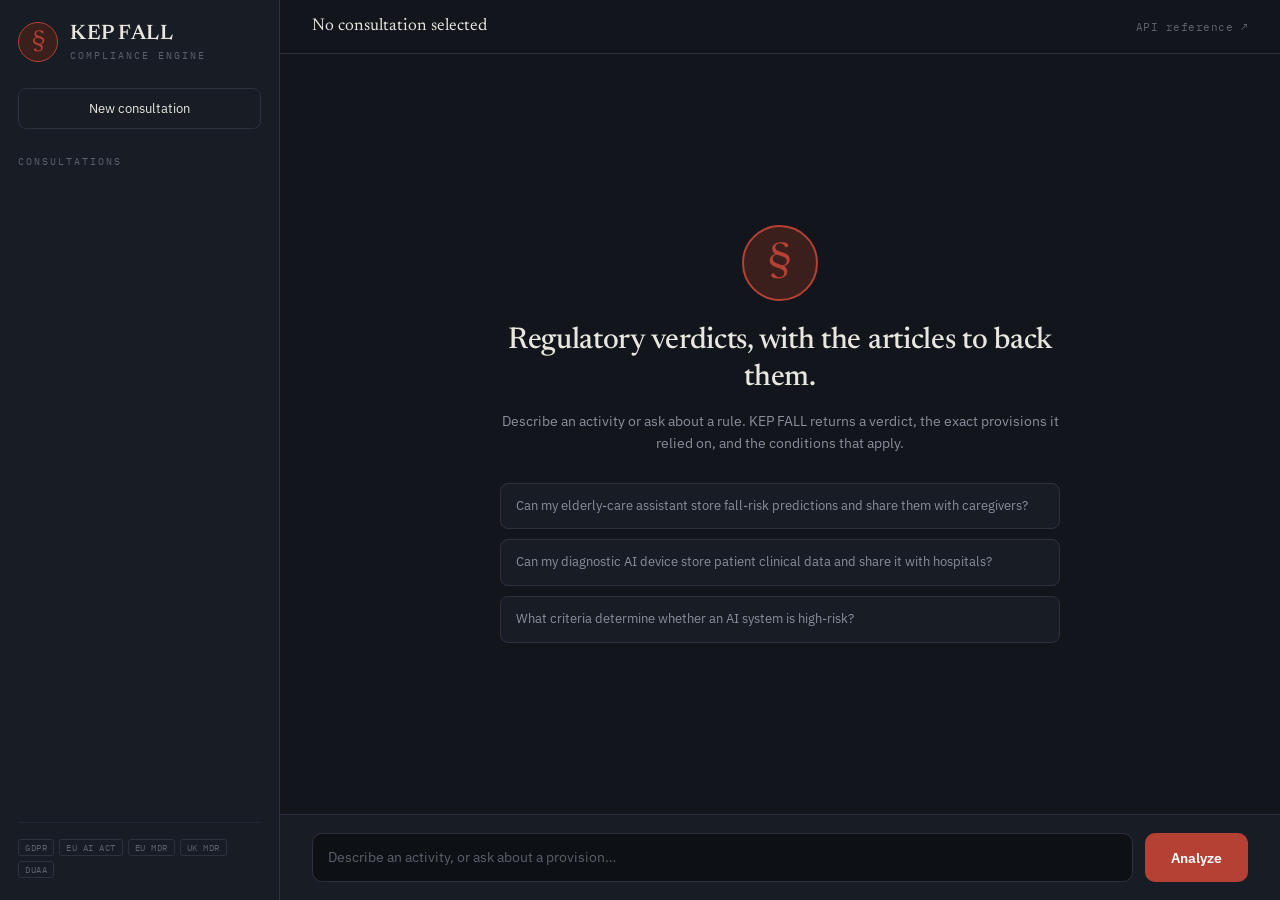
==== kep_fall/phase_d_engine/web/index.html @ 8ee7f1d0 "chore: restructure repo into pipeline phase A-E" ====
<!doctype html>
<html lang="en">
<head>
  <meta charset="utf-8" />
  <meta name="viewport" content="width=device-width, initial-scale=1" />
  <title>KEP FALL</title>
  <link rel="preconnect" href="https://fonts.googleapis.com">
  <link rel="preconnect" href="https://fonts.gstatic.com" crossorigin>
  <link href="https://fonts.googleapis.com/css2?family=Newsreader:opsz,wght@6..72,400;6..72,500;6..72,600&family=IBM+Plex+Mono:wght@400;500;600&family=IBM+Plex+Sans:wght@400;500;600&display=swap" rel="stylesheet">
  <link rel="stylesheet" href="style.css" />
</head>
<body>
  <div class="app">
    <aside class="sidebar">
      <div class="brand">
        <span class="brand-seal">§</span>
        <div class="brand-text">
          <span class="brand-name">KEP FALL</span>
          <span class="brand-sub">Compliance Engine</span>
        </div>
      </div>
      <button id="new-session" class="btn-new">New consultation</button>
      <div class="sessions-label">Consultations</div>
      <ul id="session-list" class="session-list"></ul>
      <div class="sidebar-footer">
        <span class="reg-tag">GDPR</span><span class="reg-tag">EU AI Act</span>
        <span class="reg-tag">EU MDR</span><span class="reg-tag">UK MDR</span>
        <span class="reg-tag">DUAA</span>
      </div>
    </aside>

    <main class="main">
      <header class="topbar">
        <div id="active-title" class="active-title">No consultation selected</div>
        <a class="docs-link" href="#" id="docs-link" target="_blank">API reference ↗</a>
      </header>

      <div id="messages" class="messages">
        <div class="empty-state">
          <div class="empty-seal">§</div>
          <h1>Regulatory verdicts, with the articles to back them.</h1>
          <p>Describe an activity or ask about a rule. KEP FALL returns a verdict,
             the exact provisions it relied on, and the conditions that apply.</p>
          <div class="examples">
            <button class="example">Can my elderly-care assistant store fall-risk predictions and share them with caregivers?</button>
            <button class="example">Can my diagnostic AI device store patient clinical data and share it with hospitals?</button>
            <button class="example">What criteria determine whether an AI system is high-risk?</button>
          </div>
        </div>
      </div>

      <div class="composer">
        <textarea id="question" rows="1" placeholder="Describe an activity, or ask about a provision…"></textarea>
        <button id="send" class="btn-send">Analyze</button>
      </div>
    </main>
  </div>
  <script src="app.js"></script>
</body>
</html>
---- kep_fall/phase_d_engine/web/style.css ----
:root {
  /* Legal-instrument palette: slate ground, parchment ink, oxblood seal */
  --bg:          #12151c;
  --bg-panel:    #181c25;
  --bg-elevated: #20252f;
  --bg-sunken:   #0d1015;
  --border:      #2b313d;
  --border-soft: #232834;
  --ink:         #e8e6df;   /* parchment text */
  --ink-dim:     #8a8f9c;
  --ink-faint:   #5b606c;
  --seal:        #b54034;   /* oxblood — the verdict seal */
  --seal-soft:   #3a1f1c;
  --gold:        #c9a24b;   /* citation gold */
  --gold-soft:   #2e2715;
  --green:       #5a9e6f;
  --red:         #c45a4f;
  --blue:        #6792c4;
  --mono:  "IBM Plex Mono", ui-monospace, monospace;
  --sans:  "IBM Plex Sans", system-ui, sans-serif;
  --serif: "Newsreader", Georgia, serif;
}

* { box-sizing: border-box; margin: 0; padding: 0; }

body {
  background: var(--bg);
  color: var(--ink);
  font-family: var(--sans);
  font-size: 14px;
  height: 100vh;
  overflow: hidden;
  -webkit-font-smoothing: antialiased;
}

.app { display: grid; grid-template-columns: 280px 1fr; height: 100vh; }

/* ── Sidebar ── */
.sidebar {
  background: var(--bg-panel);
  border-right: 1px solid var(--border);
  display: flex; flex-direction: column;
  padding: 22px 18px;
}
.brand { display: flex; align-items: center; gap: 12px; margin-bottom: 26px; }
.brand-seal {
  font-family: var(--serif); font-size: 26px; color: var(--seal);
  width: 40px; height: 40px; display: grid; place-items: center;
  border: 1.5px solid var(--seal); border-radius: 50%;
  background: var(--seal-soft);
}
.brand-text { display: flex; flex-direction: column; line-height: 1.1; }
.brand-name { font-family: var(--serif); font-size: 21px; font-weight: 600; letter-spacing: .5px; }
.brand-sub { font-family: var(--mono); font-size: 10px; text-transform: uppercase;
             letter-spacing: 2px; color: var(--ink-faint); margin-top: 3px; }

.btn-new {
  background: transparent; color: var(--ink);
  border: 1px solid var(--border); border-radius: 8px;
  padding: 11px; cursor: pointer; font-family: var(--sans); font-size: 13px;
  transition: border-color .15s, color .15s, background .15s;
}
.btn-new:hover { border-color: var(--seal); color: var(--ink); background: var(--seal-soft); }

.sessions-label, .sidebar-footer {
  font-family: var(--mono); text-transform: uppercase; font-size: 10px;
  letter-spacing: 2px; color: var(--ink-faint);
}
.sessions-label { margin: 26px 0 12px; }
.session-list { list-style: none; flex: 1; overflow-y: auto; margin: 0 -4px; }
.session-item {
  padding: 10px 12px; border-radius: 6px; cursor: pointer;
  color: var(--ink-dim); font-size: 13px; margin-bottom: 2px;
  white-space: nowrap; overflow: hidden; text-overflow: ellipsis;
  border-left: 2px solid transparent;
  transition: background .12s, color .12s, border-color .12s;
}
.session-item:hover { background: var(--bg-elevated); color: var(--ink); }
.session-item.active { background: var(--bg-elevated); color: var(--gold);
                       border-left-color: var(--seal); }
.sidebar-footer {
  padding-top: 16px; border-top: 1px solid var(--border-soft);
  display: flex; flex-wrap: wrap; gap: 5px;
}
.reg-tag {
  font-size: 9px; padding: 2px 6px; border: 1px solid var(--border);
  border-radius: 3px; color: var(--ink-faint); letter-spacing: .5px;
}

/* ── Main ── */
.main { display: flex; flex-direction: column; height: 100vh; }
.topbar {
  display: flex; justify-content: space-between; align-items: center;
  padding: 18px 32px; border-bottom: 1px solid var(--border);
}
.active-title { font-family: var(--serif); font-size: 17px; color: var(--ink); }
.docs-link { color: var(--ink-faint); text-decoration: none; font-family: var(--mono);
             font-size: 11px; letter-spacing: .5px; }
.docs-link:hover { color: var(--gold); }

.messages { flex: 1; overflow-y: auto; padding: 32px; display: flex;
            flex-direction: column; gap: 22px; }

/* ── Empty state ── */
.empty-state { margin: auto; text-align: center; max-width: 560px; }
.empty-seal {
  font-family: var(--serif); font-size: 44px; color: var(--seal);
  width: 76px; height: 76px; margin: 0 auto 22px; display: grid; place-items: center;
  border: 2px solid var(--seal); border-radius: 50%; background: var(--seal-soft);
}
.empty-state h1 { font-family: var(--serif); font-weight: 500; font-size: 30px;
                  line-height: 1.25; margin-bottom: 12px; letter-spacing: -.3px; }
.empty-state p { color: var(--ink-dim); margin-bottom: 28px; line-height: 1.6; }
.examples { display: flex; flex-direction: column; gap: 10px; }
.example {
  background: var(--bg-panel); border: 1px solid var(--border); color: var(--ink-dim);
  border-radius: 8px; padding: 13px 15px; text-align: left; cursor: pointer;
  font-family: var(--sans); font-size: 13px; line-height: 1.45;
  transition: border-color .15s, color .15s;
}
.example:hover { border-color: var(--gold); color: var(--ink); }

/* ── Messages ── */
.msg-user {
  align-self: flex-end; max-width: 70%;
  background: var(--bg-elevated); border: 1px solid var(--border);
  padding: 12px 16px; border-radius: 12px 12px 3px 12px; line-height: 1.5;
}
.msg-assistant { align-self: flex-start; max-width: 84%; width: 100%; }

.msg-plain {
  align-self: flex-start; max-width: 72%; color: var(--ink);
  line-height: 1.65; padding: 4px 2px; font-size: 14px;
}

/* ── Thinking / streaming steps ── */
.thinking { color: var(--ink-dim); font-style: italic; }
.stream-steps {
  align-self: flex-start; max-width: 84%; width: 100%;
  background: var(--bg-sunken); border: 1px solid var(--border-soft);
  border-radius: 10px; padding: 14px 18px;
  display: flex; flex-direction: column; gap: 9px;
}
.stream-step {
  display: flex; align-items: center; gap: 11px; font-size: 13px;
  color: var(--ink-faint); font-family: var(--mono);
  opacity: 0; transform: translateX(-6px);
  animation: stepIn .3s ease forwards;
}
@keyframes stepIn { to { opacity: 1; transform: translateX(0); } }
.stream-step .dot {
  width: 7px; height: 7px; border-radius: 50%; background: var(--ink-faint);
  flex-shrink: 0;
}
.stream-step.active { color: var(--gold); }
.stream-step.active .dot { background: var(--gold); animation: pulse 1s ease infinite; }
.stream-step.done { color: var(--green); }
.stream-step.done .dot { background: var(--green); }
@keyframes pulse { 50% { opacity: .35; transform: scale(.8); } }

/* ── Verdict card with tabs ── */
.verdict-card {
  background: var(--bg-panel); border: 1px solid var(--border);
  border-radius: 12px; overflow: hidden;
}
.verdict-head {
  display: flex; justify-content: space-between; align-items: center;
  padding: 16px 20px; border-bottom: 1px solid var(--border);
  position: relative;
}
.verdict-head::before {
  content: ""; position: absolute; left: 0; top: 0; bottom: 0; width: 3px;
  background: var(--seal);
}
.verdict-badge {
  font-family: var(--serif); font-size: 19px; font-weight: 600;
}
.v-Allowed { color: var(--green); }
.v-Prohibited { color: var(--red); }
.v-Conditional { color: var(--gold); }
.v-Unclear { color: var(--ink-dim); }
.v-Informational { color: var(--blue); }
.v-OutOfScope { color: var(--ink-dim); }

.confidence-gauge { display: flex; align-items: center; gap: 10px; }
.gauge-track {
  width: 80px; height: 5px; background: var(--bg-sunken);
  border-radius: 3px; overflow: hidden;
}
.gauge-fill { height: 100%; border-radius: 3px; transition: width .6s ease; }
.confidence-num { font-family: var(--mono); font-size: 12px; color: var(--ink-dim); }
.confidence-num b { color: var(--ink); }

/* Tabs */
.tabs { display: flex; border-bottom: 1px solid var(--border); background: var(--bg-sunken); }
.tab {
  flex: 1; padding: 11px 14px; background: transparent; border: none;
  color: var(--ink-faint); font-family: var(--mono); font-size: 11px;
  text-transform: uppercase; letter-spacing: 1.2px; cursor: pointer;
  border-bottom: 2px solid transparent; transition: color .15s, border-color .15s;
}
.tab:hover { color: var(--ink-dim); }
.tab.active { color: var(--gold); border-bottom-color: var(--seal); }
.tab .tab-count {
  display: inline-block; margin-left: 5px; padding: 0 5px;
  background: var(--bg-elevated); border-radius: 8px; font-size: 10px;
  color: var(--ink-dim);
}

.tab-panel { padding: 20px; display: none; }
.tab-panel.active { display: block; animation: fadeIn .25s ease; }
@keyframes fadeIn { from { opacity: 0; } to { opacity: 1; } }

/* Tab 1: Verdict */
.parsed-context { display: flex; flex-wrap: wrap; gap: 6px; margin-bottom: 16px; }
.ctx-chip { font-size: 11px; padding: 3px 9px; border-radius: 4px; border: 1px solid;
            font-family: var(--mono); }
.ctx-intent  { color: var(--blue);    border-color: var(--blue);    background: rgba(103,146,196,.08); }
.ctx-purpose { color: var(--gold);    border-color: var(--gold-soft); background: rgba(201,162,75,.08); }
.ctx-context { color: var(--green);   border-color: var(--green);   background: rgba(90,158,111,.08); }
.ctx-jur     { color: var(--ink-dim); border-color: var(--border);  background: transparent; }

.reasoning-label, .section-label {
  font-family: var(--mono); text-transform: uppercase; font-size: 10px;
  letter-spacing: 1.5px; color: var(--ink-faint); margin-bottom: 9px;
}
.reasoning-text { line-height: 1.65; color: var(--ink); font-size: 14px; }

.conditions-section { margin-top: 18px; padding-top: 16px; border-top: 1px solid var(--border-soft); }
.conditions-label { font-family: var(--mono); text-transform: uppercase; font-size: 10px;
                    letter-spacing: 1.5px; color: var(--gold); margin-bottom: 11px; }
.conditions-list { list-style: none; display: flex; flex-direction: column; gap: 9px; }
.conditions-list li { display: flex; gap: 10px; align-items: flex-start;
                      line-height: 1.5; color: var(--ink); font-size: 13px; }
.cond-dot { color: var(--seal); flex-shrink: 0; margin-top: 1px; font-weight: 600; }

/* Tab 2: Citations */
.citation-grid { display: flex; flex-direction: column; gap: 10px; }
.citation-row {
  display: flex; align-items: center; gap: 12px; padding: 11px 14px;
  background: var(--bg-sunken); border: 1px solid var(--border-soft);
  border-radius: 7px; border-left: 3px solid var(--gold);
}
.citation-reg { font-family: var(--mono); font-size: 11px; color: var(--ink-faint);
                text-transform: uppercase; letter-spacing: .5px; min-width: 88px; }
.citation-art { font-family: var(--serif); font-size: 15px; color: var(--gold); font-weight: 500; }
.citation-empty { color: var(--ink-faint); font-style: italic; font-size: 13px; }

/* Tab 3: Regulations bar chart */
.reg-chart { display: flex; flex-direction: column; gap: 12px; }
.reg-bar-row { display: flex; align-items: center; gap: 12px; }
.reg-bar-label { font-family: var(--mono); font-size: 11px; color: var(--ink-dim);
                 min-width: 96px; text-transform: uppercase; letter-spacing: .5px; }
.reg-bar-track { flex: 1; height: 22px; background: var(--bg-sunken);
                 border-radius: 4px; overflow: hidden; position: relative; }
.reg-bar-fill { height: 100%; border-radius: 4px; transition: width .5s ease;
                background: linear-gradient(90deg, var(--seal-soft), var(--seal)); }
.reg-bar-count { font-family: var(--mono); font-size: 12px; color: var(--ink);
                 min-width: 20px; text-align: right; }

/* Feedback */
.feedback-row {
  display: flex; align-items: center; gap: 10px; margin: 0 20px 16px;
  padding-top: 14px; border-top: 1px solid var(--border-soft);
}
.feedback-label { font-size: 12px; color: var(--ink-faint); flex: 1; }
.fb-btn { background: transparent; border: 1px solid var(--border); border-radius: 6px;
          padding: 5px 11px; cursor: pointer; font-size: 14px; transition: border-color .15s; }
.fb-btn:hover { border-color: var(--gold); }
.fb-btn:disabled { opacity: .4; cursor: not-allowed; }

/* ── Composer ── */
.composer {
  display: flex; gap: 12px; padding: 18px 32px; border-top: 1px solid var(--border);
  background: var(--bg-panel);
}
#question {
  flex: 1; background: var(--bg-sunken); color: var(--ink);
  border: 1px solid var(--border); border-radius: 10px;
  padding: 13px 15px; resize: none; font-family: var(--sans); font-size: 14px;
  max-height: 140px; line-height: 1.5;
}
#question:focus { outline: none; border-color: var(--gold); }
#question::placeholder { color: var(--ink-faint); }
.btn-send {
  background: var(--seal); color: #fff; border: none; border-radius: 10px;
  padding: 0 26px; font-family: var(--sans); font-weight: 600; font-size: 14px;
  cursor: pointer; transition: background .15s, opacity .15s;
}
.btn-send:hover { background: #c9483b; }
.btn-send:disabled { opacity: .4; cursor: not-allowed; }

/* Scrollbar */
::-webkit-scrollbar { width: 9px; }
::-webkit-scrollbar-track { background: transparent; }
::-webkit-scrollbar-thumb { background: var(--border); border-radius: 5px; }
::-webkit-scrollbar-thumb:hover { background: var(--border); }

/* Responsive */
@media (max-width: 760px) {
  .app { grid-template-columns: 1fr; }
  .sidebar { display: none; }
  .msg-assistant, .msg-user { max-width: 95%; }
}

@media (prefers-reduced-motion: reduce) {
  * { animation: none !important; transition: none !important; }
}
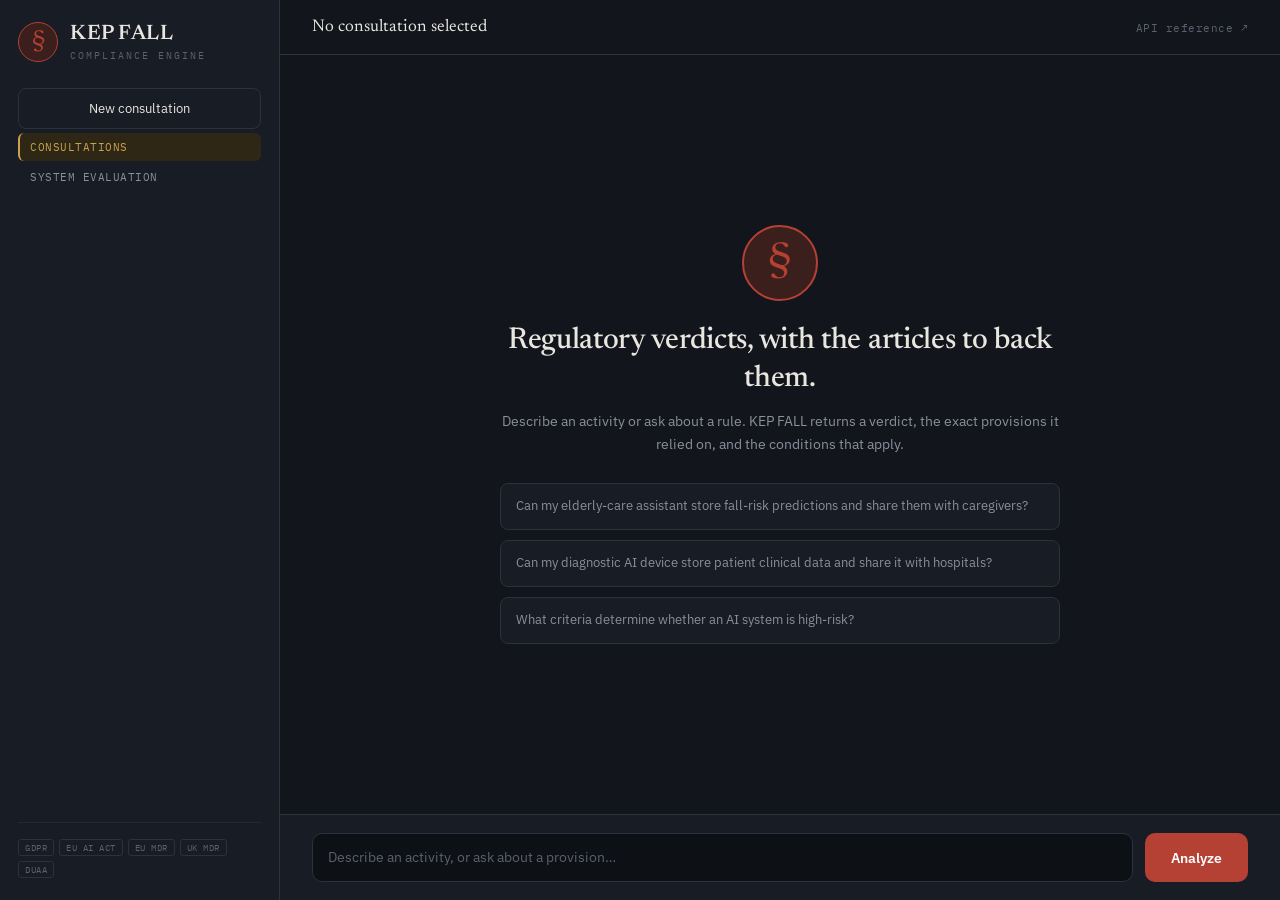
==== commit 44764dcf: "Phase 7" ====
--- a/kep_fall/phase_d_engine/web/index.html
+++ b/kep_fall/phase_d_engine/web/index.html
@@ -7,7 +7,7 @@
   <link rel="preconnect" href="https://fonts.googleapis.com">
   <link rel="preconnect" href="https://fonts.gstatic.com" crossorigin>
   <link href="https://fonts.googleapis.com/css2?family=Newsreader:opsz,wght@6..72,400;6..72,500;6..72,600&family=IBM+Plex+Mono:wght@400;500;600&family=IBM+Plex+Sans:wght@400;500;600&display=swap" rel="stylesheet">
-  <link rel="stylesheet" href="style.css" />
+  <link rel="stylesheet" href="style.css?v=2" />
 </head>
 <body>
   <div class="app">
@@ -20,7 +20,10 @@
         </div>
       </div>
       <button id="new-session" class="btn-new">New consultation</button>
-      <div class="sessions-label">Consultations</div>
+      <nav class="side-nav">
+        <button class="side-nav-item active" id="nav-chat" data-view="chat">Consultations</button>
+        <button class="side-nav-item" id="nav-eval" data-view="eval">System evaluation</button>
+      </nav>
       <ul id="session-list" class="session-list"></ul>
       <div class="sidebar-footer">
         <span class="reg-tag">GDPR</span><span class="reg-tag">EU AI Act</span>
@@ -32,29 +35,38 @@
     <main class="main">
       <header class="topbar">
         <div id="active-title" class="active-title">No consultation selected</div>
-        <a class="docs-link" href="#" id="docs-link" target="_blank">API reference ↗</a>
+        <div class="topbar-actions">
+          <a class="docs-link" href="#" id="docs-link" target="_blank">API reference ↗</a>
+        </div>
       </header>
 
-      <div id="messages" class="messages">
-        <div class="empty-state">
-          <div class="empty-seal">§</div>
-          <h1>Regulatory verdicts, with the articles to back them.</h1>
-          <p>Describe an activity or ask about a rule. KEP FALL returns a verdict,
-             the exact provisions it relied on, and the conditions that apply.</p>
-          <div class="examples">
-            <button class="example">Can my elderly-care assistant store fall-risk predictions and share them with caregivers?</button>
-            <button class="example">Can my diagnostic AI device store patient clinical data and share it with hospitals?</button>
-            <button class="example">What criteria determine whether an AI system is high-risk?</button>
+      <div id="chat-view" class="view">
+        <div id="messages" class="messages">
+          <div class="empty-state">
+            <div class="empty-seal">§</div>
+            <h1>Regulatory verdicts, with the articles to back them.</h1>
+            <p>Describe an activity or ask about a rule. KEP FALL returns a verdict,
+               the exact provisions it relied on, and the conditions that apply.</p>
+            <div class="examples">
+              <button class="example">Can my elderly-care assistant store fall-risk predictions and share them with caregivers?</button>
+              <button class="example">Can my diagnostic AI device store patient clinical data and share it with hospitals?</button>
+              <button class="example">What criteria determine whether an AI system is high-risk?</button>
+            </div>
           </div>
+        </div>
+
+        <div class="composer">
+          <textarea id="question" rows="1" placeholder="Describe an activity, or ask about a provision…"></textarea>
+          <button id="send" class="btn-send">Analyze</button>
         </div>
       </div>
 
-      <div class="composer">
-        <textarea id="question" rows="1" placeholder="Describe an activity, or ask about a provision…"></textarea>
-        <button id="send" class="btn-send">Analyze</button>
+      <div id="eval-view" class="view eval-view" hidden>
+        <div id="eval-body" class="eval-body"></div>
       </div>
     </main>
   </div>
-  <script src="app.js"></script>
+
+  <script src="app.js?v=4"></script>
 </body>
 </html>
--- a/kep_fall/phase_d_engine/web/style.css
+++ b/kep_fall/phase_d_engine/web/style.css
@@ -246,6 +246,96 @@
 .citation-art { font-family: var(--serif); font-size: 15px; color: var(--gold); font-weight: 500; }
 .citation-empty { color: var(--ink-faint); font-style: italic; font-size: 13px; }
 
+/* Evidence tab — traversed graph edges (provenance) */
+.evidence-meta { font-family: var(--mono); font-size: 11px; color: var(--ink-faint);
+                 text-transform: uppercase; letter-spacing: .5px; margin-bottom: 12px; }
+.evidence-grid { display: flex; flex-direction: column; gap: 8px; }
+.evidence-row {
+  padding: 10px 14px; background: var(--bg-sunken);
+  border: 1px solid var(--border-soft); border-radius: 7px;
+  border-left: 3px solid var(--green);
+}
+.ev-triple { display: flex; align-items: center; gap: 8px; flex-wrap: wrap; margin-bottom: 6px; }
+.ev-node { font-family: var(--serif); font-size: 14px; color: var(--ink); }
+.ev-pred { font-family: var(--mono); font-size: 11px; color: var(--green);
+           padding: 1px 7px; background: rgba(90,158,111,.12); border-radius: 4px; }
+.ev-pred::before { content: "→ "; color: var(--ink-faint); }
+.ev-pred::after  { content: " →"; color: var(--ink-faint); }
+.ev-src { display: flex; align-items: center; gap: 8px; flex-wrap: wrap; }
+.ev-cite { font-family: var(--mono); font-size: 11px; color: var(--gold);
+           text-transform: uppercase; letter-spacing: .4px; }
+.ev-conf { font-family: var(--mono); font-size: 11px; color: var(--ink-dim); }
+.ev-flag { font-family: var(--mono); font-size: 10px; text-transform: uppercase;
+           letter-spacing: .5px; padding: 1px 6px; border-radius: 4px;
+           border: 1px solid var(--border-soft); color: var(--ink-faint); }
+.ev-typed  { color: var(--green); border-color: rgba(90,158,111,.4); }
+.ev-bridge { color: var(--gold);  border-color: rgba(201,162,75,.4); }
+.ev-deontic { color: var(--ink-dim); }
+
+/* Grounding badges on citation rows (Phase 5) */
+.citation-row { position: relative; }
+.citation-ground { margin-left: auto; font-family: var(--mono); font-size: 10px;
+                   text-transform: uppercase; letter-spacing: .5px;
+                   padding: 1px 7px; border-radius: 4px; border: 1px solid transparent; }
+.cg-graph  { color: var(--green); border-color: rgba(90,158,111,.4);
+             background: rgba(90,158,111,.10); }
+.cg-corpus { color: var(--gold);  border-color: rgba(201,162,75,.4);
+             background: rgba(201,162,75,.10); }
+.cg-ungrounded { color: var(--red); border-color: rgba(200,80,80,.45);
+                 background: rgba(200,80,80,.10); }
+.grounding-summary { display: flex; align-items: baseline; gap: 10px;
+                     margin-bottom: 12px; font-family: var(--mono); font-size: 11px; }
+.gs-pct    { color: var(--ink); font-weight: 600; }
+.gs-detail { color: var(--ink-faint); text-transform: uppercase; letter-spacing: .4px; }
+.gs-warn   { color: var(--red); }
+
+/* Evidence sections + passage rows */
+.evidence-section-label { font-family: var(--mono); font-size: 10px;
+                          text-transform: uppercase; letter-spacing: .6px;
+                          color: var(--ink-faint); margin: 14px 0 8px; }
+.evidence-section-label:first-of-type { margin-top: 4px; }
+.ev-shown { text-transform: none; letter-spacing: 0; color: var(--ink-dim);
+            font-size: 10px; }
+.ev-passage { display: flex; align-items: center; gap: 10px;
+              border-left-color: var(--gold); }
+.ev-dist { font-family: var(--mono); font-size: 11px; color: var(--ink-dim); margin-left: auto; }
+
+/* Reasoning-path diagram (Phase 6) */
+.path-slot { padding: 8px 0; }
+.path-pending { color: var(--ink-faint); font-style: italic; font-size: 13px; padding: 20px 0; }
+.rp-svg { display: block; width: 100%; height: auto; }
+.rp-svg text { font-family: var(--sans, system-ui, sans-serif); }
+.rp-th  { font-size: 13px; font-weight: 500; fill: var(--ink); }
+.rp-ts  { font-size: 10.5px; fill: var(--ink-dim); font-family: var(--mono); }
+.rp-legend { font-size: 10px; fill: var(--ink-faint); font-family: var(--mono); }
+
+/* connectors */
+.rp-arr    { stroke: var(--ink-faint); stroke-width: 1; fill: none; }
+.rp-faint  { stroke: var(--border); stroke-width: .75; fill: none; }
+.rp-leader { stroke: var(--ink-faint); stroke-width: .75; stroke-dasharray: 2 2; fill: none; }
+
+/* neutral boxes (question, regulations) — dark fill, light text */
+.rp-svg .rp-neutral rect { fill: var(--bg-elevated); stroke: var(--border); }
+.rp-svg .rp-neutral .rp-th { fill: var(--ink); }
+
+/* article nodes by grounding status */
+.rp-svg .rp-graph  rect   { fill: #16241c; stroke: var(--green); }
+.rp-svg .rp-graph  .rp-th { fill: var(--green); }
+.rp-svg .rp-corpus rect   { fill: #241f12; stroke: var(--gold); }
+.rp-svg .rp-corpus .rp-th { fill: var(--gold); }
+.rp-svg .rp-ungr   rect   { fill: #2a1614; stroke: var(--red); }
+.rp-svg .rp-ungr   .rp-th { fill: var(--red); }
+
+/* supporting-edge box (dashed gold outline, dark fill) */
+.rp-svg .rp-edge rect { fill: var(--bg-sunken); stroke: var(--gold); stroke-dasharray: 3 3; }
+.rp-svg .rp-edge .rp-es   { fill: var(--ink-dim); font-size: 10px; font-family: var(--mono); }
+.rp-svg .rp-edge .rp-pred { fill: var(--green); font-size: 10px; font-family: var(--mono); }
+
+/* verdict box */
+.rp-svg .rp-verdict rect  { fill: var(--gold-soft); stroke: var(--gold); }
+.rp-svg .rp-verdict .rp-th { fill: var(--gold); }
+.rp-svg .rp-verdict .rp-ts { fill: var(--ink-dim); }
+
 /* Tab 3: Regulations bar chart */
 .reg-chart { display: flex; flex-direction: column; gap: 12px; }
 .reg-bar-row { display: flex; align-items: center; gap: 12px; }
@@ -305,4 +395,100 @@
 
 @media (prefers-reduced-motion: reduce) {
   * { animation: none !important; transition: none !important; }
-}+}
+/* ═══ Phase 7 — Evaluation view (sidebar-switched) ════════════════════════ */
+.side-nav { display: flex; flex-direction: column; gap: 2px; margin: 4px 0 10px; }
+.side-nav-item { text-align: left; background: none; border: none; cursor: pointer;
+                 font-family: var(--mono); font-size: 11px; text-transform: uppercase;
+                 letter-spacing: .5px; color: var(--ink-dim); padding: 7px 10px;
+                 border-radius: 6px; border-left: 2px solid transparent; transition: color .12s; }
+.side-nav-item:hover { color: var(--ink); background: var(--bg-panel); }
+.side-nav-item.active { color: var(--gold); border-left-color: var(--gold); background: var(--gold-soft); }
+
+/* view panels swap inside <main> */
+.view { display: flex; flex-direction: column; flex: 1; min-height: 0; }
+.view[hidden] { display: none; }
+.eval-view { overflow: hidden; }
+.eval-body { overflow-y: auto; padding: 24px 32px 64px; max-width: 980px; margin: 0 auto; width: 100%; }
+.eval-loading { color: var(--ink-dim); font-style: italic; padding: 40px 0; text-align: center; }
+.eval-meta { font-family: var(--mono); font-size: 11px; color: var(--ink-faint);
+             text-transform: uppercase; letter-spacing: .4px; margin-bottom: 24px;
+             padding-bottom: 16px; border-bottom: 1px solid var(--border-soft); line-height: 1.7; }
+
+.eval-section { margin-bottom: 40px; }
+.eval-section h3 { font-family: var(--serif); color: var(--ink); font-size: 17px; margin: 0 0 6px; }
+.eval-note { color: var(--ink-dim); font-size: 13px; line-height: 1.6; margin: 0 0 18px; max-width: 720px; }
+
+/* Ablation bar chart */
+.eval-bars { display: flex; gap: 40px; align-items: flex-end; padding: 20px 0 0 12px; height: 240px; }
+.eval-bar-col { display: flex; flex-direction: column; align-items: center; gap: 8px; }
+.eval-bar-wrap { position: relative; width: 88px; height: 190px; display: flex; align-items: flex-end;
+                 border-bottom: 1px solid var(--border); }
+.eval-bar { width: 100%; background: var(--ink-faint); border-radius: 4px 4px 0 0; position: relative;
+            display: flex; justify-content: center; }
+.eval-bar-hero { background: var(--green); }
+.eval-bar-val { position: absolute; top: -20px; font-family: var(--mono); font-size: 12px; color: var(--ink); }
+.eval-err { position: absolute; left: 50%; width: 1px; background: var(--gold); transform: translateX(-0.5px); }
+.eval-err::before, .eval-err::after { content: ""; position: absolute; left: -5px; width: 11px;
+                                       height: 1px; background: var(--gold); }
+.eval-err::before { top: 0; } .eval-err::after { bottom: 0; }
+.eval-bar-label { font-family: var(--mono); font-size: 12px; color: var(--ink-dim); }
+.eval-sig { font-family: var(--mono); font-size: 10px; color: var(--green); }
+
+/* Faithful vs naive gap */
+.eval-gap { display: flex; flex-direction: column; gap: 8px; }
+.eval-gap-row { display: flex; align-items: center; gap: 16px; padding: 12px 16px;
+                background: var(--bg-sunken); border: 1px solid var(--border-soft); border-radius: 7px; }
+.eval-gap-arm { font-family: var(--mono); font-size: 12px; color: var(--ink);
+                text-transform: uppercase; min-width: 90px; }
+.eval-gap-nums { flex: 1; color: var(--ink-dim); font-size: 13px; }
+.eval-gap-nums b { color: var(--ink); font-family: var(--mono); }
+.eval-gap-delta { font-family: var(--mono); font-size: 14px; font-weight: 500; min-width: 70px; text-align: right; }
+.eval-gap-pos { color: var(--green); } .eval-gap-neg { color: var(--red); }
+
+/* Heatmap */
+.eval-heatmap { display: flex; flex-direction: column; gap: 4px; max-width: 520px; }
+.eval-hm-row { display: grid; grid-template-columns: 60px repeat(3, 1fr); gap: 4px; }
+.eval-hm-head .eval-hm-cell { font-family: var(--mono); font-size: 11px; color: var(--ink-dim);
+                              text-transform: uppercase; background: none; }
+.eval-hm-corner { font-family: var(--mono); font-size: 12px; color: var(--ink-dim);
+                  display: flex; align-items: center; }
+.eval-hm-cell { padding: 10px; text-align: center; font-family: var(--mono); font-size: 13px;
+                color: var(--ink); border-radius: 4px; }
+.eval-hm-data { border: 1px solid var(--border-soft); }
+.eval-hm-warn { color: var(--gold); font-weight: 700; }
+
+/* Explorer */
+.eval-filters { display: flex; gap: 20px; align-items: flex-end; margin-bottom: 16px; flex-wrap: wrap; }
+.eval-filters label { display: flex; flex-direction: column; gap: 4px; font-family: var(--mono);
+                      font-size: 11px; color: var(--ink-faint); text-transform: uppercase; }
+.eval-filters select, .eval-filters input { background: var(--bg-elevated); border: 1px solid var(--border);
+                      color: var(--ink); padding: 7px 10px; border-radius: 6px; font-size: 13px;
+                      font-family: var(--sans); }
+.eval-f-search { flex: 1; min-width: 200px; }
+.eval-f-search input { width: 100%; box-sizing: border-box; }
+
+.eval-q-list { display: flex; flex-direction: column; gap: 6px; }
+.eval-qcard { background: var(--bg-sunken); border: 1px solid var(--border-soft); border-radius: 7px; overflow: hidden; }
+.eval-q-head { display: flex; align-items: center; gap: 12px; padding: 11px 14px; cursor: pointer; }
+.eval-q-head:hover { background: var(--bg-panel); }
+.eval-q-id { font-family: var(--mono); font-size: 11px; color: var(--gold); min-width: 34px; }
+.eval-q-grp { font-family: var(--mono); font-size: 11px; color: var(--ink-faint);
+              border: 1px solid var(--border-soft); border-radius: 4px; padding: 0 6px; }
+.eval-q-text { flex: 1; color: var(--ink); font-size: 13px; }
+.eval-q-best { font-family: var(--mono); font-size: 11px; color: var(--ink-dim); }
+.eval-q-detail { display: none; padding: 4px 14px 14px; border-top: 1px solid var(--border-soft); }
+.eval-qcard.open .eval-q-detail { display: block; }
+
+.eval-arm-row { display: flex; align-items: center; gap: 14px; padding: 8px 0; border-bottom: 1px solid var(--border-soft); flex-wrap: wrap; }
+.eval-arm-name { font-family: var(--mono); font-size: 12px; color: var(--ink); min-width: 78px; text-transform: uppercase; }
+.eval-arm-metrics { display: flex; gap: 12px; font-family: var(--mono); font-size: 11px; color: var(--ink-dim); min-width: 200px; }
+.eval-arm-metrics b { color: var(--ink); }
+.eval-arm-cites { display: flex; gap: 5px; flex-wrap: wrap; flex: 1; }
+.cq-chip { font-family: var(--mono); font-size: 10px; padding: 1px 6px; border-radius: 4px; border: 1px solid transparent; }
+.cq-hit { color: var(--green); border-color: rgba(90,158,111,.4); background: rgba(90,158,111,.10); }
+.cq-miss { color: var(--red); border-color: rgba(196,90,79,.4); background: rgba(196,90,79,.10); }
+.cq-extra { color: var(--ink-faint); border-color: var(--border-soft); }
+.cq-found { color: var(--ink-dim); border-color: var(--border-soft); }
+.cq-none { color: var(--ink-faint); font-size: 11px; font-style: italic; }
+.eval-legend-cq { display: flex; gap: 8px; margin-top: 12px; }
